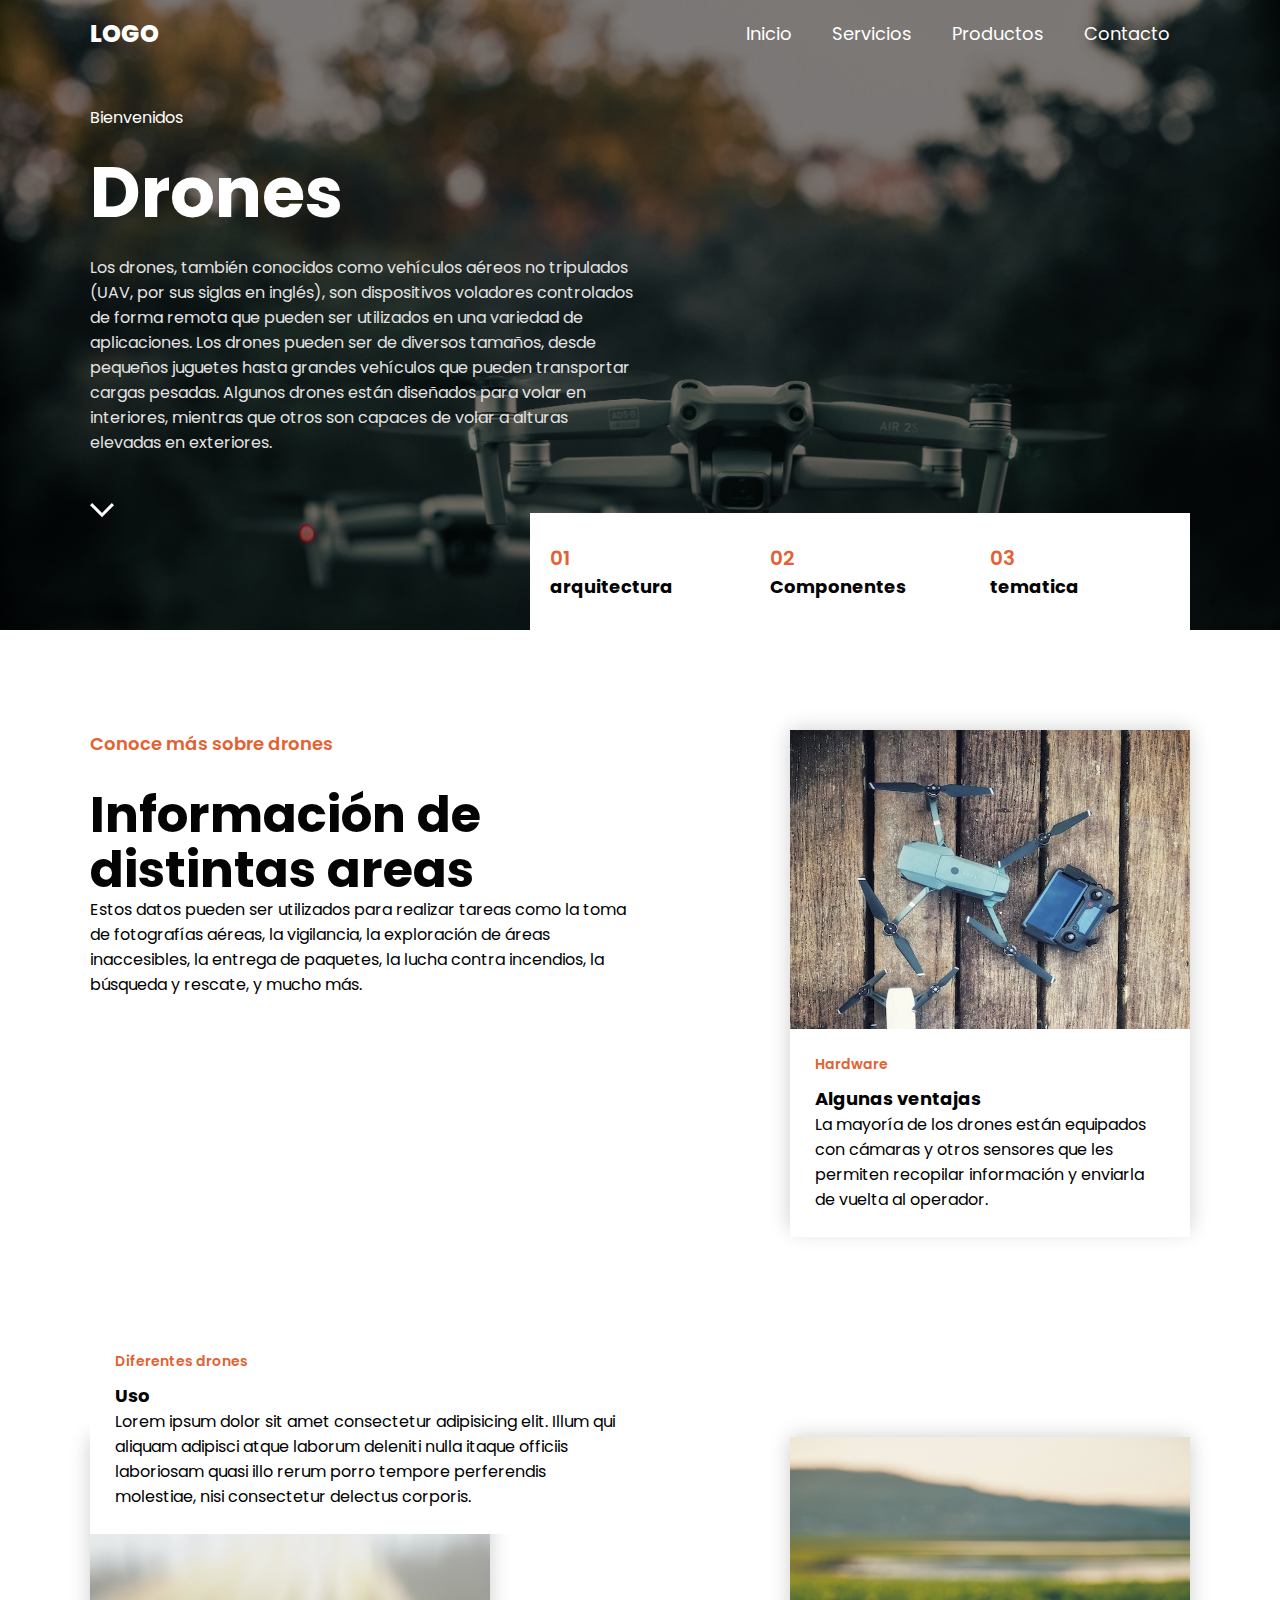
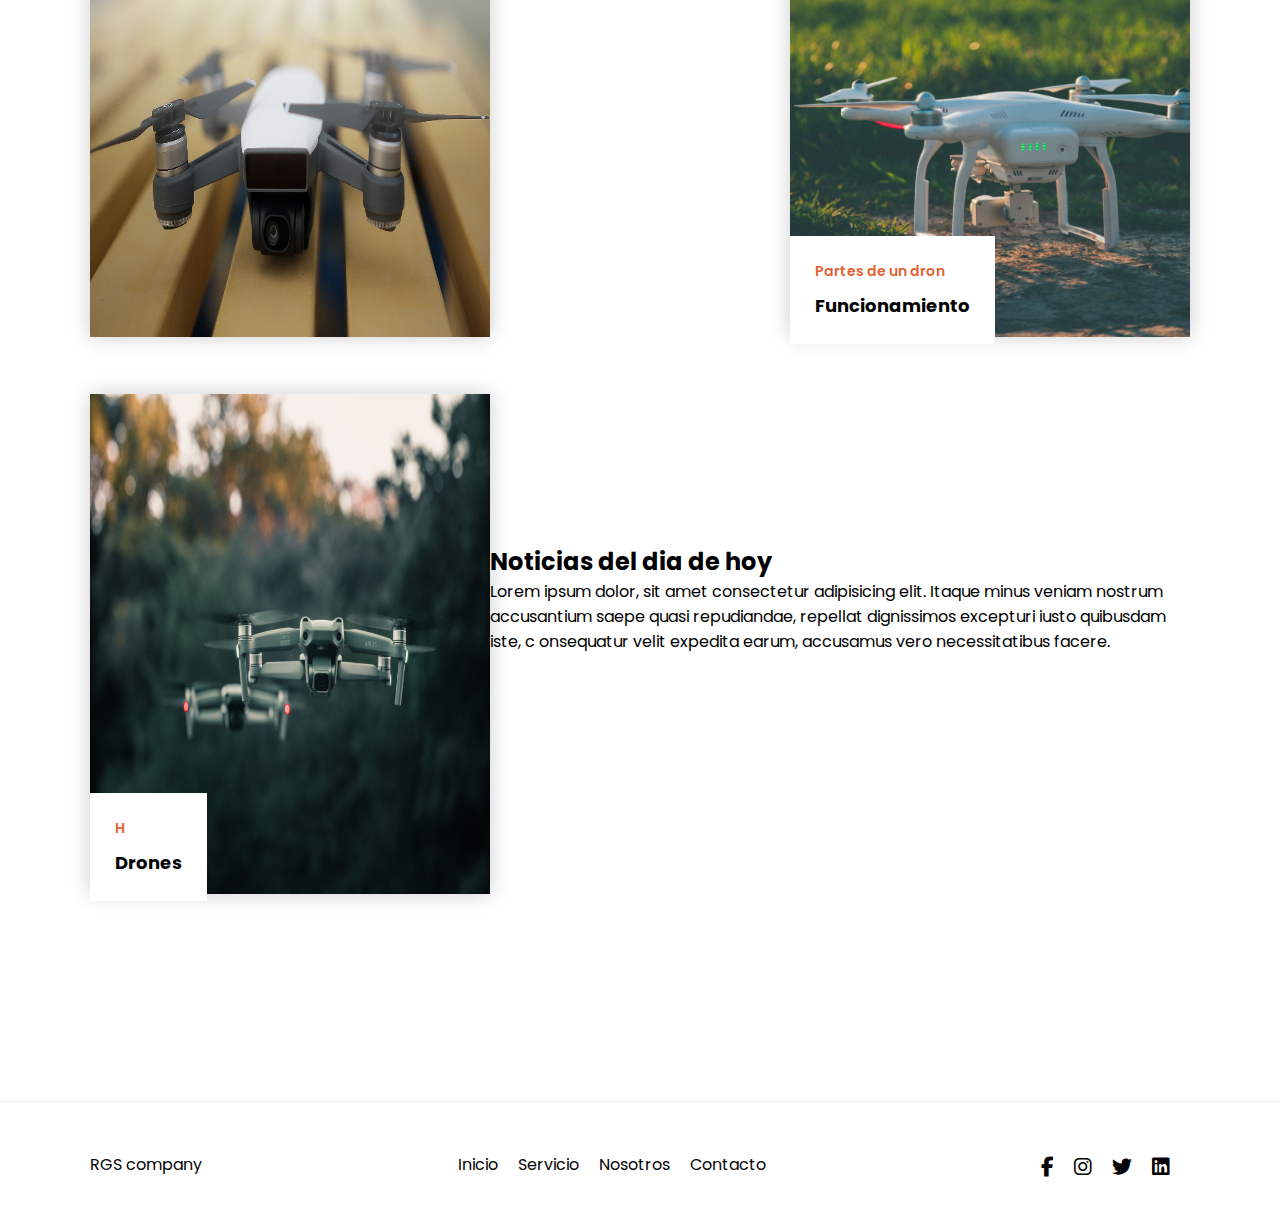
==== Drones/index.html @ d38e3097 "Rename index_D.html to index.html" ====
<!DOCTYPE html>
<html lang="es">
<head>
  <meta charset="UTF-8">
  <meta http-equiv="X-UA-Compatible" content="IE=edge">
  <meta name="viewport" content="width=device-width, initial-scale=1.0">
  <link rel="stylesheet" href="styleDRONE.css">
  <link rel="stylesheet" href="https://cdnjs.cloudflare.com/ajax/libs/font-awesome/6.2.1/css/all.min.css">
  <title>Document</title>
</head>
<body>
  <header class="header">
    <div class="menu container">
      <a href="#" class="logo">Logo</a>
      <input type="checkbox" id="menu">
      <label for="menu">
        <img src="Img/menu.png" alt="" class="menu-icono">
      </label>
      <nav class="navbar">
        <ul>
          <li><a href="#">Inicio</a></li>
          <li><a href="#">Servicios</a></li>
          <li><a href="#">Productos</a></li>
          <li><a href="#">Contacto</a></li>
        </ul>
      </nav>
    </div>

    <div class="header-content container">
      <div class="header-txt">
        <span>Bienvenidos</span>
        <h1>Drones</h1>
        <p>
          Los drones, también conocidos como vehículos aéreos no tripulados (UAV, por sus siglas en inglés), son dispositivos voladores controlados de forma remota que pueden ser utilizados en una variedad de aplicaciones.

          Los drones pueden ser de diversos tamaños, desde pequeños juguetes hasta grandes vehículos que pueden transportar cargas pesadas. Algunos drones están diseñados para volar en interiores, mientras que otros son capaces de volar a alturas elevadas en exteriores.
        </p>    
        <img src="Img/arrow.svg" alt="">
      </div>
    </div>
  </header>

  <section class="services container">
    <div class="services-1">
    </div>
    <div class="services-1">
    </div>
    <div class="services-2">
        <span>01</span>
        <h3>arquitectura</h3>
    </div>
    <div class="services-2">
      <span>02</span>
      <h3>Componentes</h3>
    </div>
    <div class="services-2">
      <span>03</span>
      <h3>tematica</h3>
    </div>
  </section>

  <section class="about container">
    <div class="about-1">
      <span>Conoce más sobre drones  </span>
      <h2>Información de distintas areas</h2>
      <p>Estos datos pueden ser utilizados para realizar tareas como la toma de fotografías aéreas, la vigilancia, la exploración de áreas inaccesibles, la entrega de paquetes, la lucha contra incendios, la búsqueda y rescate, y mucho más.</p>
    </div>

    <div class="about-2">
      <img src="Img/Img_5.jpg" alt="">
      <div class="about-txt txt">
        <span>Hardware</span>
        <h3>Algunas ventajas</h3>
        <p>La mayoría de los drones están equipados con cámaras y otros sensores que les permiten recopilar información y enviarla de vuelta al operador. </p>
      </div>
    </div>

  </section >

    

  <section class="images container">
    <div class="images-1">
      <img src="Img/Img_3.jpg" alt="">
      <div class="images-txt-1 txt">
        <span>Diferentes drones</span>
        <h3>Uso</h3>
        <p>Lorem ipsum dolor sit amet consectetur adipisicing elit. Illum qui aliquam adipisci atque laborum deleniti nulla itaque officiis laboriosam quasi illo rerum porro tempore perferendis molestiae, nisi consectetur delectus corporis.</p>
      </div>
    </div>

    <div class="images-2">
      <img src="Img/Img_4.jpg" alt="">
      <div class="images-txt-2 txt">
        <span>Partes de un dron</span>
        <h3>Funcionamiento</h3>
      </div>
    </div>
  </section>

  <section class="news container">
    <div class="news-1">
      <img src="Img/Img_1.jpg" alt="">
      <div class="news-txt txt">
        <span>H</span>
        <h3>Drones</h3>
      </div>
    </div>

    <div class="new-2">
      <h2>Noticias del dia de hoy</h2>
      <p>Lorem ipsum dolor, sit amet consectetur adipisicing elit. 
        Itaque minus veniam nostrum accusantium saepe quasi repudiandae, 
        repellat dignissimos excepturi iusto quibusdam iste, c
        onsequatur velit expedita earum, accusamus vero necessitatibus facere.
      </p>
    </div>
  </section>

  <footer class="footer">
    <div class="footer-content container">
      <div class="footer-1">
        <p>RGS company</p>
      </div>
      <div class="footer-1">
        <a href="#">Inicio</a>
        <a href="#">Servicio</a>
        <a href="#">Nosotros</a>
        <a href="#">Contacto</a>
      </div>
      <div class="social-link">
        <a href="#"><i class="fab fa-facebook-f"></i></a>
        <a href="#"><i class="fab fa-instagram"></i></a>
        <a href="#"><i class="fab fa-twitter"></i></a>
        <a href="#"><i class="fab fa-linkedin"></i></a>
      </div>

    </div>
  </footer>
</body>
</html>
---- Drones/styleDRONE.css ----
/*Se importan los tipos de letras*/
@import url('https://fonts.googleapis.com/css2?family=Poppins:wght@400;500;600;700;800&display=swap');

*{
    /*Configuracion 'Por defecto'*/
    margin: 0;
    padding: 0;
    box-sizing: border-box;
    text-decoration: none;
    list-style: none;
}

body{
    font-family: 'Poppins', sans-serif;
}
/*Margen dependiendo del tamaño de la pagina */
.container{
    max-width: 1100px;
    margin: 0 auto;
}

.header{
    background-image: linear-gradient(
        rgba(0, 0, 0, 0.5),
        rgba(0, 0, 0, 0.5)),
        url(Img/Img_1.jpg);
    background-position: top center;
    background-repeat: no-repeat;
    background-size: cover;
    min-height: 70vh;
    display: flex;
    align-items: center;    
}

.menu{
    position: absolute;
    top: 0;
    left: 0;
    right: 0;
    display: flex;
    align-items: center;
    justify-content: space-between;
}

.logo{
    font-size: 24px;
    color: #FFFFFF;
    font-weight: 800;
    text-transform: uppercase;
}
.menu .navbar ul li {
    position: relative;
    float: left;
}

.menu .navbar ul li a{
    font-size: 18px;
    padding: 20px;
    color: #FFFFFF;
    display: block;
}

.menu .navbar ul li a:hover {
    color: #E46132;
}

#menu {
    display: none;
}

.menu-icono {
    width: 25px;
}

.menu label {
    cursor: pointer;
    display: none;
}

.header-txt {
    width: 50%;
}

.header-txt span {
    display: block;
    font-size: 16px;
    color: #FFFFFF;
    margin-bottom: 25px;
}

.header-txt h1 {
    font-size: 70px;
    line-height: 75px;
    color: #FFFFFF;
    margin-bottom: 25px;
}

.header-txt p {
    font-size: 16px;
    color: #e3e3e3;
    margin-bottom: 45px;
}

.services {
    display: flex;
    margin-top: -117px;
}


.services-1 {
    width: 20%;
    padding: 20px;
}

.services-2 {
    width: 20%;
    padding: 30px 20px;
    background-color: #FFFFFF;
}

.services-2 span{
    font-size: 20px;
    font-weight: 600;
    color: #E46132;
}

.services-2 h3 {
    color: #040404;
    font-size: 18px;
}

.about {
    padding: 100px 0;
    display: flex;
}

.about-1 {
    width: 50%;
}

.about-1 span{
    font-size: 18px;
    font-weight: 600;
    color: #E46132;
    margin-bottom: 30px;
    display: block;
}

.about-1 h2{
    font-size: 50px;
    line-height: 55px;
    color: #040404;
}

.about-2 {
    width: 50%;
    padding-left: 150px;
    position: relative;
}

.about-2 img{
    width: 400px;
    height: 500px;
    box-shadow: 0 0 20px rgba(0, 0, 0, 0.2);
}

.about-txt {
    display: inline-block;
    position: absolute;
    left: 150px;
    bottom: 0;
    padding: 25px;
    background-color: #FFFFFF;
}

.txt span{
    font-size: 14px;
    display: block;
    font-weight: 600;
    margin-bottom: 10px;
    color:  #E46132;
}

.txt h3{
    font-size: 18px;
    color: #040404;
}

.images {
    display: flex;
    padding: 100px 0;
}

.images-1 {
    width: 50%;
    position: relative;
    margin-top: -350;
}

.images-2 {
    width: 50%;
    position: relative;
    padding-left: 150px;
}

.images-1 img {
    width: 400px;
    height: 500px;
    box-shadow: 0 0 20px rgba(0, 0, 0, 0.2);
}

.images-2 img {
    width: 400px;
    height: 500px;
    box-shadow: 0 0 20px rgba(0, 0, 0, 0.2);
}

.images-txt-1 {
    display: inline-block;
    position: absolute;
    background-color: #FFFFFF;
    padding: 25px;
    left: 0;
    bottom: 410px;
}

.images-txt-2 {
    display: inline-block;
    position: absolute;
    background-color: #FFFFFF;
    padding: 25px;
    left: 150px;
    bottom: 0;
}

.news {
    padding: 100px 0 200px 0;
    display: flex;
}

.news-1 {
    width: 50%;
    position: relative;
    margin-top: -150px;
}

.news-1 img {
    width: 400px;
    height: 500px;
    box-shadow: 0 0 20px rgba(0, 0, 0, 0.2);
}

.news-txt {
    display: inline-block;
    position: absolute;
    background-color: #FFFFFF;
    padding: 25px;
    left: 0;
    bottom: 0;
}

.news-2 {
    width: 50%;
}

.news-2 h2 {
    font-size: 50px;
    list-style: 55px;
    color: #040404;
    margin-bottom: 50px;
}

.news-2 p {
    font-size: 16px;
    color: #323232;
    margin-bottom: 30px;
}

.footer{
    padding: 50px 0;
    border-top: 1px solid #b7b7b74a;
}

.footer-content{
    display: flex;
    justify-content: space-between;
}

.footer-1{
    display: flex;
}

.footer-1 p {
    font-size: 16px;
    color: #040404;
}

.footer-1 a{
    font-size: 16px;
    color: #040404;
    margin-right: 20px;
}

.footer-1 a:hover {
    color: #E46132;
}

.social-link {
    display: flex;
}

.social-link a {
    font-size: 20px;
    color: #040404;
    margin-right: 20px;
}

.social-link a:hover {
    color: #E46132;
}

@media(max-width:991px){
    .menu{
        padding: 30px;
    }
    .menu label{
        display: initial;
    }
    .menu .navbar{
        position: absolute;
        top: 100%;
        left: 0;
        right: 0;
        background-color: #040404;
        display: none;
    }
    .menu .navbar ul li {
        width: 100%;
    }

    #menu:checked ~ .navbar{
        display: initial;
    }

    .header{
        min-height: 0vh;
    }
    .header-content{
        padding: 80px 30px 50px 30px;
    }

    .header-txt{
        width: 100%;
        text-align: center;
        margin-bottom: 15px;
    }

    .services{
        padding: 30px;
        flex-direction: column;
        text-align: center;
        margin: 0;
    }

    .services-1 {
        display: none;
    }

    .services-2{
        width: 100%;
    }

    .about{
        padding: 30px;
        flex-direction: column;
    }
    .about-1 {
        text-align: center;
        width: 100%;
        margin-bottom: 25px;
    }
    .about-1 h2 {
        font-size: 40px;
    }

    .about-2 {
        width: 100%;
        padding-left: 0;
    }

    .about-2 img {
        width: 100%;
    }
    
    .about-txt{
        left: 0;
    }

    .images {
        padding: 30px;
        flex-direction: column;
    }

    .images-1 {
        width: 100%;
        margin: 0 0 55px 0;
    }

    .images-2 {
        width: 100%;
        padding-left: 0;
        margin: 0;
    }

    .images-txt-1 {
        bottom: 0;
    }

    .images-txt-2{
        left: 0;
    }

    .news {
        padding: 30px;
        flex-direction: column;
    }

    .news-1{
        width: 100%;
        margin: 0 0 30px 0;
    }

    .news-1 img {
        width: 100%;
    }

    .news-2 {
        width: 100%;
        text-align: center;
    }

    .news-2 h2 {
        font-size: 30px;
    }

    .footer {
        padding: 30px;
    }

    .footer-content {
        flex-direction: column;
        align-items: center;
        text-align: center;
    }

    .footer-1{
        flex-direction: column;
        margin-bottom: 20px;
    }

    .footer-1 a {
        margin-bottom: 10px;
    }


}
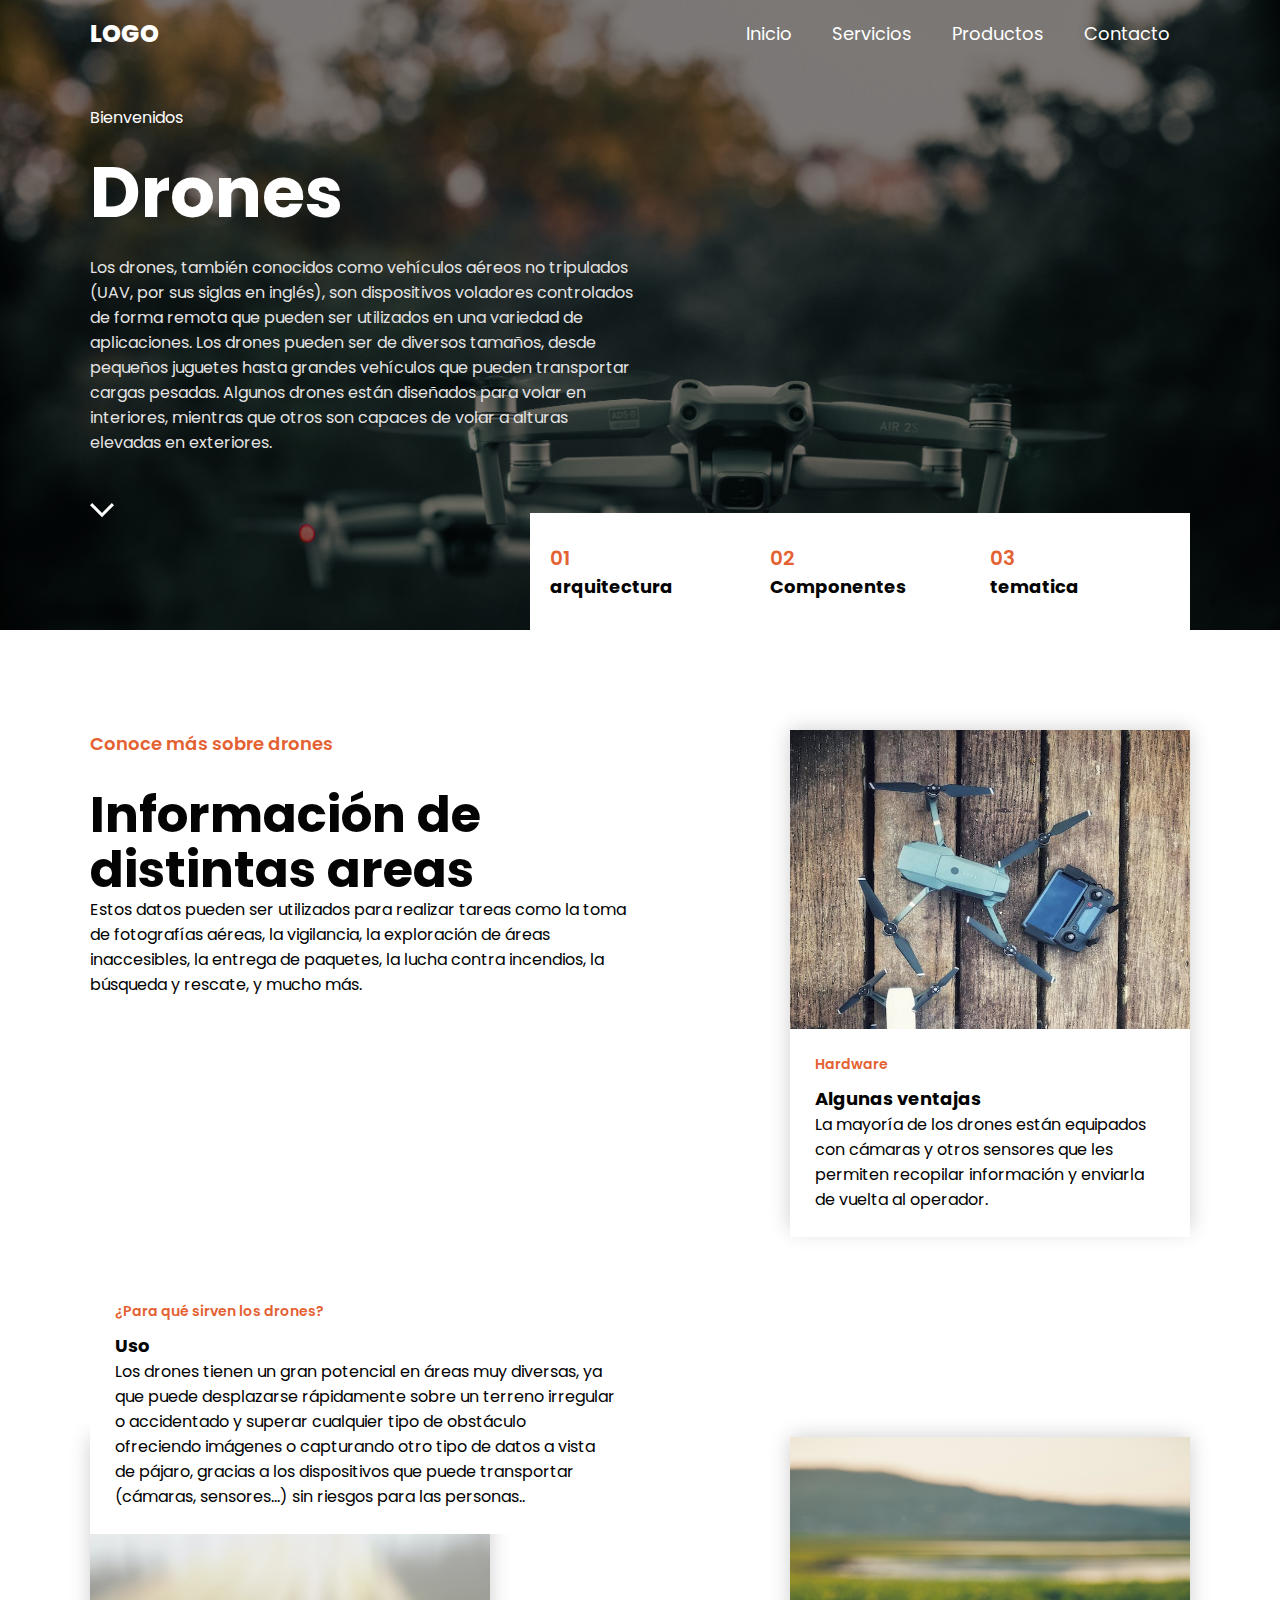
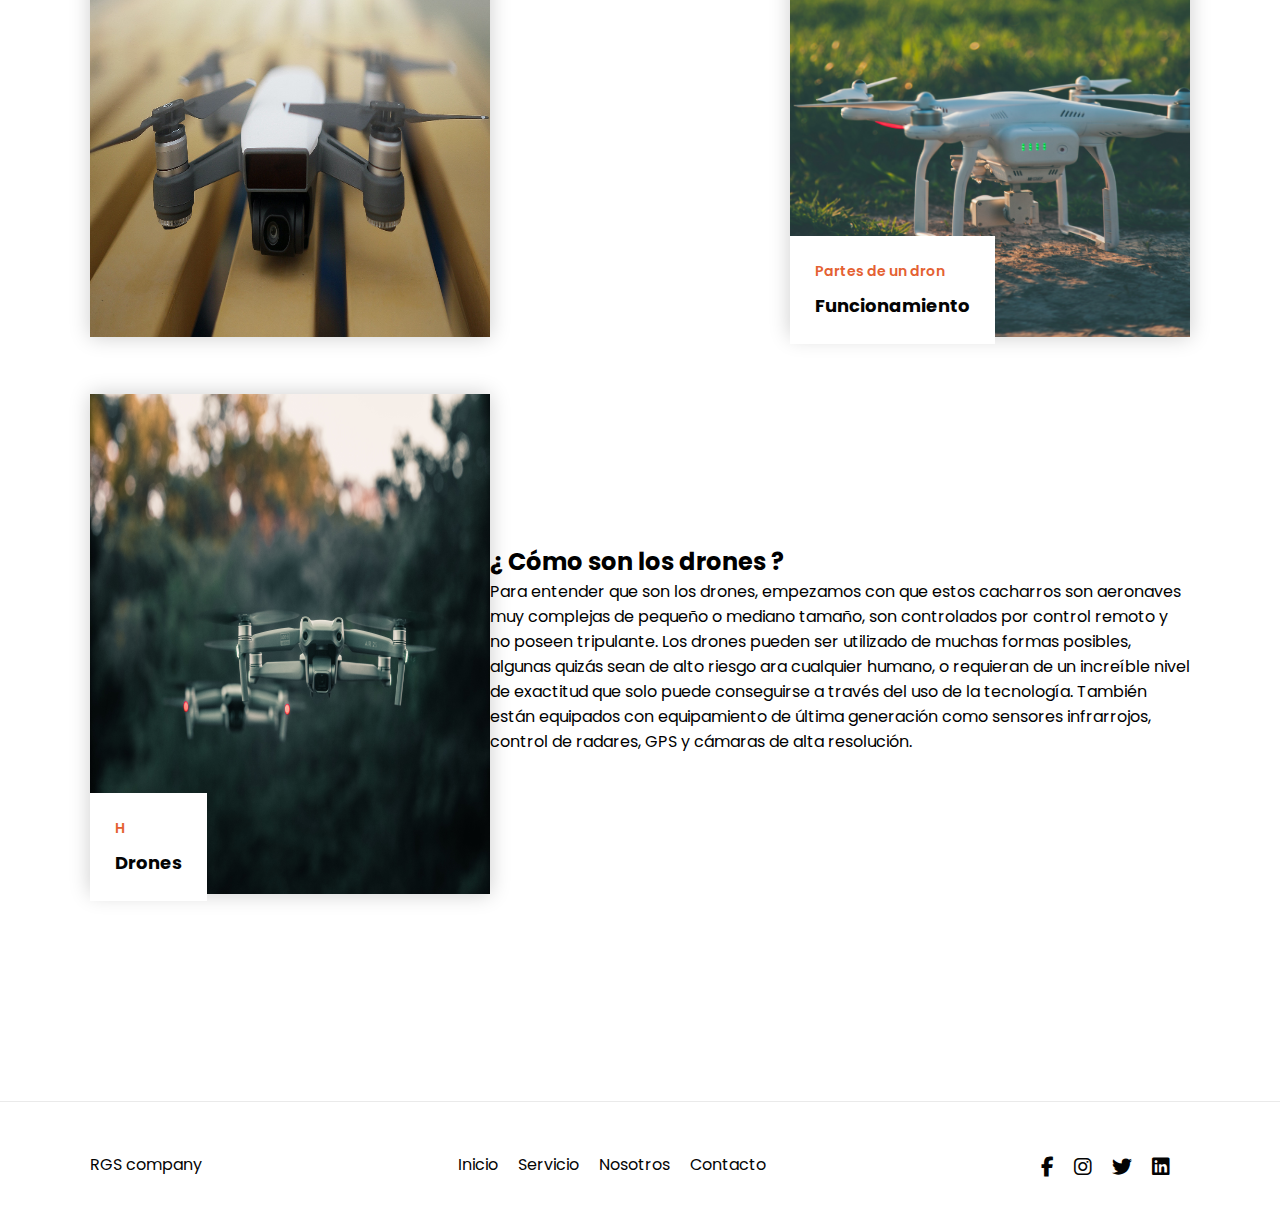
==== commit 1a5e290e: "Update index.html" ====
--- a/Drones/index.html
+++ b/Drones/index.html
@@ -1,141 +1,138 @@
 <!DOCTYPE html>
 <html lang="es">
-<head>
-  <meta charset="UTF-8">
-  <meta http-equiv="X-UA-Compatible" content="IE=edge">
-  <meta name="viewport" content="width=device-width, initial-scale=1.0">
-  <link rel="stylesheet" href="styleDRONE.css">
-  <link rel="stylesheet" href="https://cdnjs.cloudflare.com/ajax/libs/font-awesome/6.2.1/css/all.min.css">
-  <title>Document</title>
-</head>
-<body>
-  <header class="header">
-    <div class="menu container">
-      <a href="#" class="logo">Logo</a>
-      <input type="checkbox" id="menu">
-      <label for="menu">
-        <img src="Img/menu.png" alt="" class="menu-icono">
-      </label>
-      <nav class="navbar">
-        <ul>
-          <li><a href="#">Inicio</a></li>
-          <li><a href="#">Servicios</a></li>
-          <li><a href="#">Productos</a></li>
-          <li><a href="#">Contacto</a></li>
-        </ul>
-      </nav>
-    </div>
-
-    <div class="header-content container">
-      <div class="header-txt">
-        <span>Bienvenidos</span>
-        <h1>Drones</h1>
-        <p>
-          Los drones, también conocidos como vehículos aéreos no tripulados (UAV, por sus siglas en inglés), son dispositivos voladores controlados de forma remota que pueden ser utilizados en una variedad de aplicaciones.
-
-          Los drones pueden ser de diversos tamaños, desde pequeños juguetes hasta grandes vehículos que pueden transportar cargas pesadas. Algunos drones están diseñados para volar en interiores, mientras que otros son capaces de volar a alturas elevadas en exteriores.
-        </p>    
-        <img src="Img/arrow.svg" alt="">
-      </div>
-    </div>
-  </header>
-
-  <section class="services container">
-    <div class="services-1">
-    </div>
-    <div class="services-1">
-    </div>
-    <div class="services-2">
-        <span>01</span>
-        <h3>arquitectura</h3>
-    </div>
-    <div class="services-2">
-      <span>02</span>
-      <h3>Componentes</h3>
-    </div>
-    <div class="services-2">
-      <span>03</span>
-      <h3>tematica</h3>
-    </div>
-  </section>
-
-  <section class="about container">
-    <div class="about-1">
-      <span>Conoce más sobre drones  </span>
-      <h2>Información de distintas areas</h2>
-      <p>Estos datos pueden ser utilizados para realizar tareas como la toma de fotografías aéreas, la vigilancia, la exploración de áreas inaccesibles, la entrega de paquetes, la lucha contra incendios, la búsqueda y rescate, y mucho más.</p>
-    </div>
-
-    <div class="about-2">
-      <img src="Img/Img_5.jpg" alt="">
-      <div class="about-txt txt">
-        <span>Hardware</span>
-        <h3>Algunas ventajas</h3>
-        <p>La mayoría de los drones están equipados con cámaras y otros sensores que les permiten recopilar información y enviarla de vuelta al operador. </p>
-      </div>
-    </div>
-
-  </section >
-
-    
-
-  <section class="images container">
-    <div class="images-1">
-      <img src="Img/Img_3.jpg" alt="">
-      <div class="images-txt-1 txt">
-        <span>Diferentes drones</span>
-        <h3>Uso</h3>
-        <p>Lorem ipsum dolor sit amet consectetur adipisicing elit. Illum qui aliquam adipisci atque laborum deleniti nulla itaque officiis laboriosam quasi illo rerum porro tempore perferendis molestiae, nisi consectetur delectus corporis.</p>
-      </div>
-    </div>
-
-    <div class="images-2">
-      <img src="Img/Img_4.jpg" alt="">
-      <div class="images-txt-2 txt">
-        <span>Partes de un dron</span>
-        <h3>Funcionamiento</h3>
-      </div>
-    </div>
-  </section>
-
-  <section class="news container">
-    <div class="news-1">
-      <img src="Img/Img_1.jpg" alt="">
-      <div class="news-txt txt">
-        <span>H</span>
-        <h3>Drones</h3>
-      </div>
-    </div>
-
-    <div class="new-2">
-      <h2>Noticias del dia de hoy</h2>
-      <p>Lorem ipsum dolor, sit amet consectetur adipisicing elit. 
-        Itaque minus veniam nostrum accusantium saepe quasi repudiandae, 
-        repellat dignissimos excepturi iusto quibusdam iste, c
-        onsequatur velit expedita earum, accusamus vero necessitatibus facere.
-      </p>
-    </div>
-  </section>
-
-  <footer class="footer">
-    <div class="footer-content container">
-      <div class="footer-1">
-        <p>RGS company</p>
-      </div>
-      <div class="footer-1">
-        <a href="#">Inicio</a>
-        <a href="#">Servicio</a>
-        <a href="#">Nosotros</a>
-        <a href="#">Contacto</a>
-      </div>
-      <div class="social-link">
-        <a href="#"><i class="fab fa-facebook-f"></i></a>
-        <a href="#"><i class="fab fa-instagram"></i></a>
-        <a href="#"><i class="fab fa-twitter"></i></a>
-        <a href="#"><i class="fab fa-linkedin"></i></a>
+  <head>
+    <meta charset="UTF-8">
+    <meta http-equiv="X-UA-Compatible" content="IE=edge">
+    <meta name="viewport" content="width=device-width, initial-scale=1.0">
+    <link rel="stylesheet" href="styleDRONE.css">
+    <link rel="stylesheet" href="https://cdnjs.cloudflare.com/ajax/libs/font-awesome/6.2.1/css/all.min.css">
+    <title>Document</title>
+  </head>
+  <body>
+    <header class="header">
+      <div class="menu container">
+        <a href="#" class="logo">Logo</a>
+        <input type="checkbox" id="menu">
+        <label for="menu">
+          <img src="Img/menu.png" alt="" class="menu-icono">
+        </label>
+        <nav class="navbar">
+          <ul>
+            <li><a href="#">Inicio</a></li>
+            <li><a href="#">Servicios</a></li>
+            <li><a href="#">Productos</a></li>
+            <li><a href="#">Contacto</a></li>
+          </ul>
+        </nav>
       </div>
 
-    </div>
-  </footer>
-</body>
+      <div class="header-content container">
+        <div class="header-txt">
+          <span>Bienvenidos</span>
+          <h1>Drones</h1>
+          <p>
+            Los drones, también conocidos como vehículos aéreos no tripulados (UAV, por sus siglas en inglés), son dispositivos voladores controlados de forma remota que pueden ser utilizados en una variedad de aplicaciones.
+
+            Los drones pueden ser de diversos tamaños, desde pequeños juguetes hasta grandes vehículos que pueden transportar cargas pesadas. Algunos drones están diseñados para volar en interiores, mientras que otros son capaces de volar a alturas elevadas en exteriores.
+          </p>    
+          <img src="Img/arrow.svg" alt="">
+        </div>
+      </div>
+    </header>
+
+    <section class="services container">
+      <div class="services-1">
+      </div>
+      <div class="services-1">
+      </div>
+      <div class="services-2">
+          <span>01</span>
+          <h3>arquitectura</h3>
+      </div>
+      <div class="services-2">
+        <span>02</span>
+        <h3>Componentes</h3>
+      </div>
+      <div class="services-2">
+        <span>03</span>
+        <h3>tematica</h3>
+      </div>
+    </section>
+
+    <section class="about container">
+      <div class="about-1">
+        <span>Conoce más sobre drones  </span>
+        <h2>Información de distintas areas</h2>
+        <p>Estos datos pueden ser utilizados para realizar tareas como la toma de fotografías aéreas, la vigilancia, la exploración de áreas inaccesibles, la entrega de paquetes, la lucha contra incendios, la búsqueda y rescate, y mucho más.</p>
+      </div>
+
+      <div class="about-2">
+        <img src="Img/Img_5.jpg" alt="">
+        <div class="about-txt txt">
+          <span>Hardware</span>
+          <h3>Algunas ventajas</h3>
+          <p>La mayoría de los drones están equipados con cámaras y otros sensores que les permiten recopilar información y enviarla de vuelta al operador. </p>
+        </div>
+      </div>
+
+    </section >
+
+
+
+    <section class="images container">
+      <div class="images-1">
+        <img src="Img/Img_3.jpg" alt="">
+        <div class="images-txt-1 txt">
+          <span>¿Para qué sirven los drones?</span>
+          <h3>Uso</h3>
+          <p>Los drones tienen un gran potencial en áreas muy diversas, ya que puede desplazarse rápidamente sobre un terreno irregular o accidentado y superar cualquier tipo de obstáculo ofreciendo imágenes o capturando otro tipo de datos a vista de pájaro, gracias a los dispositivos que puede transportar (cámaras, sensores…) sin riesgos para las personas..</p>
+        </div>
+      </div>
+
+      <div class="images-2">
+        <img src="Img/Img_4.jpg" alt="">
+        <div class="images-txt-2 txt">
+          <span>Partes de un dron</span>
+          <h3>Funcionamiento</h3>
+        </div>
+      </div>
+    </section>
+
+    <section class="news container">
+      <div class="news-1">
+        <img src="Img/Img_1.jpg" alt="">
+        <div class="news-txt txt">
+          <span>H</span>
+          <h3>Drones</h3>
+        </div>
+      </div>
+
+      <div class="new-2">
+        <h2>¿ Cómo son los drones ?</h2>
+        <p>Para entender que son los drones, empezamos con que estos cacharros son aeronaves muy complejas de pequeño o mediano tamaño, son controlados por control remoto y no poseen tripulante. Los drones pueden ser utilizado de muchas formas posibles, algunas quizás sean de alto riesgo ara cualquier humano, o requieran de un increíble nivel de exactitud que solo puede conseguirse a través del uso de la tecnología. También están equipados con equipamiento de última generación como sensores infrarrojos, control de radares, GPS y cámaras de alta resolución.
+        </p>
+      </div>
+    </section>
+
+    <footer class="footer">
+      <div class="footer-content container">
+        <div class="footer-1">
+          <p>RGS company</p>
+        </div>
+        <div class="footer-1">
+          <a href="#">Inicio</a>
+          <a href="#">Servicio</a>
+          <a href="#">Nosotros</a>
+          <a href="#">Contacto</a>
+        </div>
+        <div class="social-link">
+          <a href="#"><i class="fab fa-facebook-f"></i></a>
+          <a href="#"><i class="fab fa-instagram"></i></a>
+          <a href="#"><i class="fab fa-twitter"></i></a>
+          <a href="#"><i class="fab fa-linkedin"></i></a>
+        </div>
+
+      </div>
+    </footer>
+  </body>
 </html>
